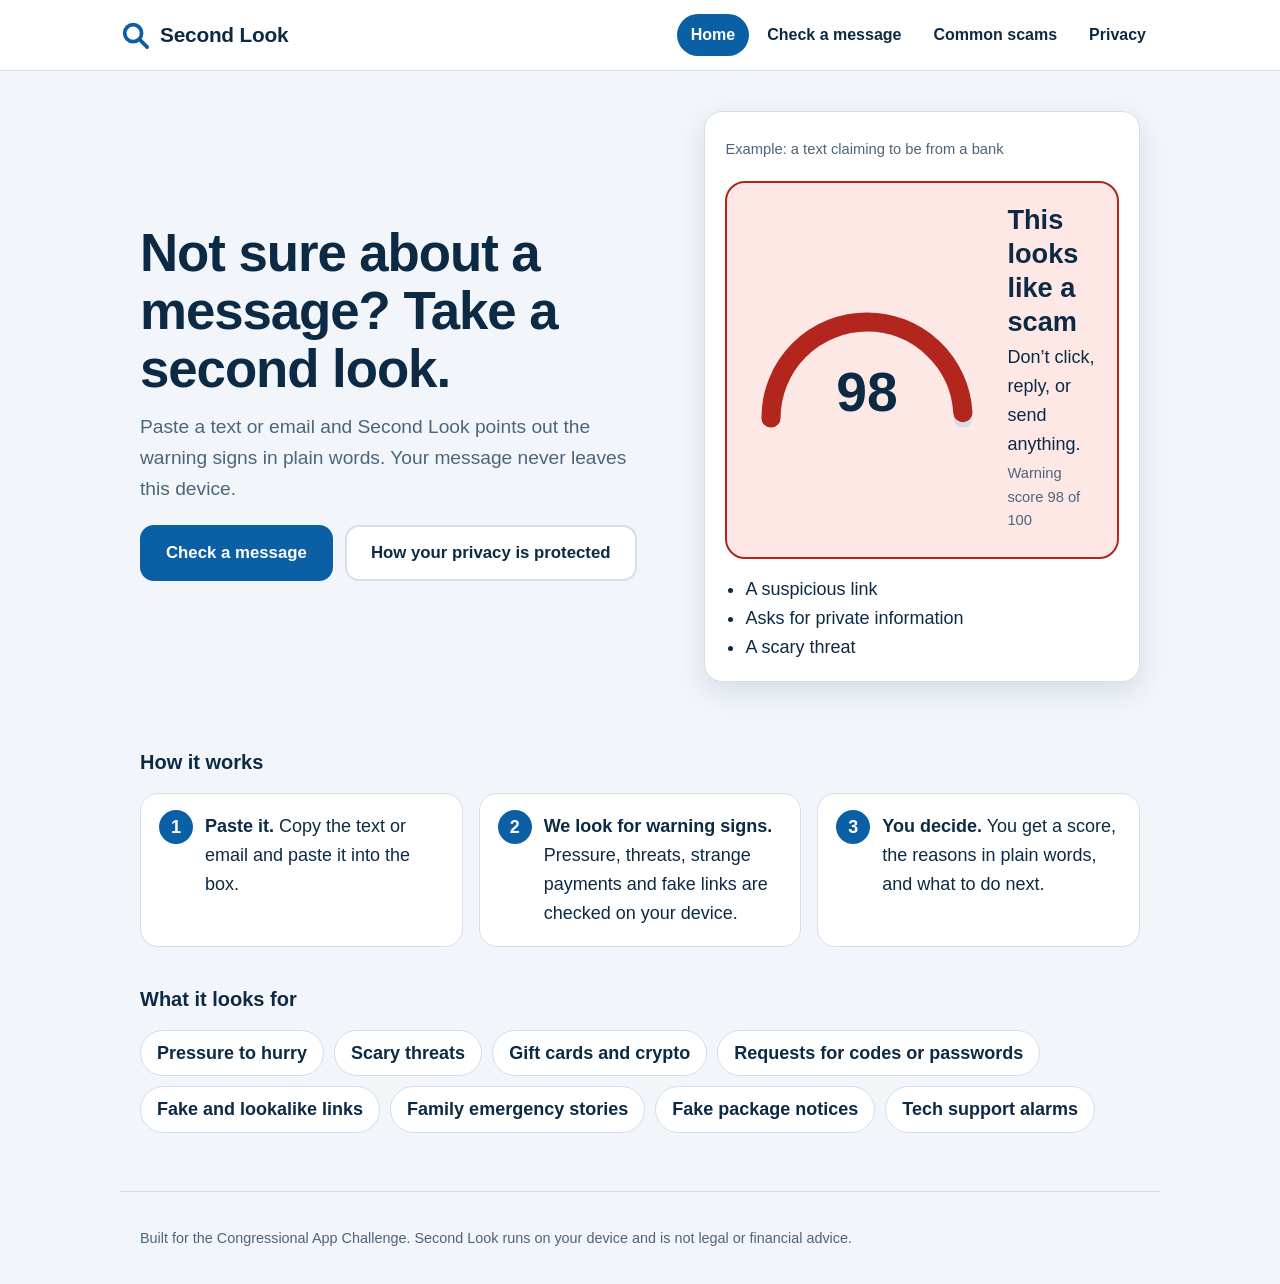
==== src/index.src.html @ 4d69a475 "Add files via upload" ====
<!DOCTYPE html>
<html lang="en">
<head>
<meta charset="utf-8">
<meta name="viewport" content="width=device-width, initial-scale=1">
<title>Second Look: check a message before you act</title>
<meta name="description" content="Paste a suspicious text or email and get plain-language warning signs. Everything is checked on your device.">
<link rel="icon" href="data:image/svg+xml,%3Csvg xmlns='http://www.w3.org/2000/svg' viewBox='0 0 32 32'%3E%3Ccircle cx='14' cy='14' r='9' fill='none' stroke='%230b5fa5' stroke-width='4'/%3E%3Cpath d='M21 21l8 8' stroke='%230b5fa5' stroke-width='4' stroke-linecap='round'/%3E%3C/svg%3E">
<link rel="stylesheet" href="css/style.css">
</head>
<body>
<a class="skip" href="#main">Skip to content</a>
<header class="site">
  <a class="brand" href="#/" aria-label="Second Look, home">
    <svg viewBox="0 0 32 32" width="30" height="30" aria-hidden="true"><circle cx="14" cy="14" r="9" fill="none" stroke="currentColor" stroke-width="4"/><path d="M21 21l8 8" stroke="currentColor" stroke-width="4" stroke-linecap="round"/></svg>
    <span>Second Look</span>
  </a>
  <nav aria-label="Main">
    <a href="#/" data-p="home">Home</a>
    <a href="#/check" data-p="check">Check a message</a>
    <a href="#/learn" data-p="learn">Common scams</a>
    <a href="#/privacy" data-p="privacy">Privacy</a>
  </nav>
</header>

<main id="main">
<section id="p-home" class="page">
  <div class="hero">
    <div>
      <h1>Not sure about a message? Take a second look.</h1>
      <p class="lead">Paste a text or email and Second Look points out the warning signs in plain words. Your message never leaves this device.</p>
      <div class="actions"><a class="btn primary" href="#/check">Check a message</a><a class="btn" href="#/privacy">How your privacy is protected</a></div>
    </div>
    <div class="card demo" aria-label="Example result"><p class="meta">Example: a text claiming to be from a bank</p><div id="demo"></div></div>
  </div>
  <h2 class="sec">How it works</h2>
  <ol class="steps">
    <li><strong>Paste it.</strong> Copy the text or email and paste it into the box.</li>
    <li><strong>We look for warning signs.</strong> Pressure, threats, strange payments and fake links are checked on your device.</li>
    <li><strong>You decide.</strong> You get a score, the reasons in plain words, and what to do next.</li>
  </ol>
  <h2 class="sec">What it looks for</h2>
  <ul class="pills" id="pills"></ul>
</section>

<section id="p-check" class="page" hidden>
  <h1>Check a message</h1>
  <p class="lead">Paste the whole message below. Nothing is sent anywhere.</p>
  <div class="card">
    <label for="msg">The message</label>
    <textarea id="msg" rows="7" placeholder="Paste a text message or email here"></textarea>
    <p id="err" class="err" role="alert" hidden></p>
    <div class="actions"><button class="btn primary" id="run">Check this message</button><button class="btn" id="clear">Clear</button></div>
    <p class="meta">No example handy? Try one:</p>
    <div class="chips" id="examples"></div>
  </div>
  <div id="result" hidden aria-live="polite"></div>
</section>

<section id="p-learn" class="page" hidden>
  <h1>Common scams</h1>
  <p class="lead">Scammers reuse the same few stories. Knowing them makes them easy to spot.</p>
  <div class="grid" id="scams"></div>
  <div class="card">
    <h2>If you think you’ve been scammed</h2>
    <ul>
      <li>If you shared card or bank details, call your bank right away.</li>
      <li>Report it at <a href="https://reportfraud.ftc.gov" rel="noopener">reportfraud.ftc.gov</a> and, for internet crimes, <a href="https://www.ic3.gov" rel="noopener">ic3.gov</a>.</li>
      <li>Tell family or a friend. Scams work best in secret, and shame helps nobody.</li>
    </ul>
  </div>
</section>

<section id="p-privacy" class="page" hidden>
  <h1>Your message stays on your device</h1>
  <p class="lead">Scam messages are personal. Second Look was built so we never need to see yours.</p>
  <div class="grid three">
    <div class="card"><h2>No uploads</h2><p>The check runs inside this page, on your phone or computer. There is no server that receives your message.</p></div>
    <div class="card"><h2>No history</h2><p>We don’t save what you paste. Close the tab and it’s gone.</p></div>
    <div class="card"><h2>No accounts</h2><p>You don’t sign in, and there are no ads or trackers in this page.</p></div>
  </div>
  <div class="card">
    <h2>Check it yourself</h2>
    <p>Open this page, then turn on airplane mode and check a message. It still works, because nothing needs the internet.</p>
    <p class="proof"><span>Network requests made while checking messages</span> <strong id="netcount">0</strong></p>
    <p class="meta">This counter is read from your browser’s own resource log each time you check a message.</p>
  </div>
  <div class="card">
    <h2>How the checking works</h2>
    <p>Two layers work together, both inside the page:</p>
    <ul>
      <li><strong>Rules.</strong> <span id="ruleCount"></span> checks look for pressure, threats, payment requests, private-information requests, and fake or lookalike links. Each finding comes with a plain-language reason.</li>
      <li><strong>A small word model.</strong> A naive Bayes classifier learns from <span id="corpusCount"></span> short example messages when the page loads. It adds a gentle nudge to the score (20%), and the rules carry the rest.</li>
    </ul>
    <p class="meta">This is a helper, not a guarantee. It can miss new scams and flag real messages. When in doubt, contact the company using a number you already trust.</p>
  </div>
</section>
</main>

<footer class="site"><p>Built for the Congressional App Challenge. Second Look runs on your device and is not legal or financial advice.</p></footer>

<script src="js/data.js"></script>
<script src="js/analyzer.js"></script>
<script src="js/app.js"></script>
</body>
</html>
---- src/css/style.css ----
:root{--font:"Avenir Next","Segoe UI",Roboto,"Helvetica Neue",Arial,sans-serif;
--bg:#f2f6fa;--panel:#fff;--ink:#0d2a45;--mute:#4d647a;--line:#d3dfea;--brand:#0b5fa5;--brandInk:#fff;
--ok:#17794a;--okBg:#e3f4ea;--warn:#9a5b00;--warnBg:#fff1d0;--bad:#b3261e;--badBg:#fde8e6;color-scheme:light}
@media (prefers-color-scheme:dark){:root:not([data-theme="light"]){--bg:#0b1a2b;--panel:#12273d;--ink:#e9f1f9;--mute:#9fb4c8;--line:#27405a;--brand:#6cb4f0;--brandInk:#0b1a2b;--ok:#5fd394;--okBg:#123a2a;--warn:#f2b84b;--warnBg:#3a2e10;--bad:#ff8a80;--badBg:#401a18;color-scheme:dark}}
:root[data-theme="dark"]{--bg:#0b1a2b;--panel:#12273d;--ink:#e9f1f9;--mute:#9fb4c8;--line:#27405a;--brand:#6cb4f0;--brandInk:#0b1a2b;--ok:#5fd394;--okBg:#123a2a;--warn:#f2b84b;--warnBg:#3a2e10;--bad:#ff8a80;--badBg:#401a18;color-scheme:dark}
*{box-sizing:border-box}
html{scroll-behavior:smooth}
body{margin:0;background:var(--bg);color:var(--ink);font:18px/1.6 var(--font);-webkit-text-size-adjust:100%}
@media (prefers-reduced-motion:reduce){html{scroll-behavior:auto}*{transition:none!important}}
[hidden]{display:none!important}
a{color:var(--brand)}
.skip{position:absolute;left:-999px;top:8px;background:var(--ink);color:var(--bg);padding:10px 14px;border-radius:8px;z-index:20}.skip:focus{left:8px}
header.site{display:flex;flex-wrap:wrap;align-items:center;justify-content:space-between;gap:8px 24px;padding:14px max(20px,calc((100% - 1040px)/2));background:var(--panel);border-bottom:1px solid var(--line);position:sticky;top:0;z-index:10}
.brand{display:flex;align-items:center;gap:10px;color:var(--brand);text-decoration:none;font-weight:800;font-size:1.3rem;letter-spacing:-.01em}
.brand span{color:var(--ink)}
nav{display:flex;flex-wrap:wrap;gap:4px}
nav a{padding:8px 14px;border-radius:99px;text-decoration:none;color:var(--ink);font-weight:600;font-size:1rem}
nav a:hover{background:var(--bg)}
nav a[aria-current="page"]{background:var(--brand);color:var(--brandInk)}
a:focus-visible,button:focus-visible,textarea:focus-visible,summary:focus-visible{outline:3px solid var(--brand);outline-offset:3px}
main{max-width:1040px;margin:0 auto;padding:28px 20px 40px}
h1{font-size:clamp(2rem,5.4vw,3.3rem);line-height:1.1;letter-spacing:-.02em;font-weight:800;margin:0 0 14px;outline:none}
h2{font-size:1.25rem;margin:0 0 8px;line-height:1.25}
.sec{margin:40px 0 14px}
.lead{font-size:1.2rem;color:var(--mute);max-width:46ch;margin:0 0 20px}
.meta{color:var(--mute);font-size:.92rem;margin:6px 0}
.hero{display:grid;grid-template-columns:1.1fr .9fr;gap:32px;align-items:center;padding:12px 0}
@media (max-width:820px){.hero{grid-template-columns:1fr}}
.card{background:var(--panel);border:1px solid var(--line);border-radius:18px;padding:20px;margin-bottom:16px}
.demo{box-shadow:0 10px 30px rgba(13,42,69,.12)}
.actions{display:flex;flex-wrap:wrap;gap:12px;margin:16px 0 4px}
.btn{display:inline-flex;align-items:center;justify-content:center;min-height:56px;padding:12px 24px;border-radius:14px;border:2px solid var(--line);background:var(--panel);color:var(--ink);font:700 1.05rem var(--font);text-decoration:none;cursor:pointer}
.btn:hover{border-color:var(--brand)}
.btn.primary{background:var(--brand);border-color:var(--brand);color:var(--brandInk)}
.steps{counter-reset:s;list-style:none;padding:0;display:grid;grid-template-columns:repeat(3,1fr);gap:16px}
@media (max-width:820px){.steps{grid-template-columns:1fr}}
.steps li{counter-increment:s;background:var(--panel);border:1px solid var(--line);border-radius:18px;padding:18px 20px 18px 64px;position:relative}
.steps li::before{content:counter(s);position:absolute;left:18px;top:16px;width:34px;height:34px;border-radius:50%;background:var(--brand);color:var(--brandInk);font-weight:800;display:grid;place-items:center}
.pills{list-style:none;padding:0;display:flex;flex-wrap:wrap;gap:10px}
.pills li{background:var(--panel);border:1px solid var(--line);border-radius:99px;padding:8px 16px;font-weight:600}
label{display:block;font-weight:700;margin-bottom:8px}
textarea{width:100%;font:inherit;padding:14px;border:2px solid var(--line);border-radius:14px;background:var(--bg);color:var(--ink);resize:vertical;min-height:160px}
.err{color:var(--bad);font-weight:700;margin:10px 0 0}
.chips{display:flex;flex-wrap:wrap;gap:10px}
.chip{min-height:44px;padding:8px 16px;border-radius:99px;border:2px solid var(--line);background:var(--panel);color:var(--ink);font:600 1rem var(--font);cursor:pointer}
.chip:hover{border-color:var(--brand)}
.grid{display:grid;grid-template-columns:repeat(auto-fill,minmax(300px,1fr));gap:16px;margin-bottom:16px}
.grid.three{grid-template-columns:repeat(auto-fit,minmax(240px,1fr))}
.grid .card{margin:0}
.scam h2{margin-bottom:10px}.scam p{margin:6px 0}
.scam q{display:block;font-style:italic;color:var(--mute)}
.verdict{display:grid;grid-template-columns:240px 1fr;gap:20px;align-items:center;border:2px solid;border-radius:20px;padding:20px;margin:20px 0 16px}
@media (max-width:640px){.verdict{grid-template-columns:1fr;text-align:center}}
.verdict.ok{background:var(--okBg);border-color:var(--ok)}.verdict.warn{background:var(--warnBg);border-color:var(--warn)}.verdict.scam{background:var(--badBg);border-color:var(--bad)}
.verdict h2{font-size:1.7rem;margin:0 0 4px;outline:none}.verdict p{margin:4px 0}
.gauge{width:100%;max-width:240px;margin:0 auto;display:block}
.g-track{fill:none;stroke:var(--line);stroke-width:16;stroke-linecap:round}
.g-val{fill:none;stroke-width:16;stroke-linecap:round;transition:stroke-dashoffset .9s cubic-bezier(.2,.8,.2,1)}
.gauge.ok .g-val{stroke:var(--ok)}.gauge.warn .g-val{stroke:var(--warn)}.gauge.scam .g-val{stroke:var(--bad)}
.g-num{font-size:46px;font-weight:800;fill:var(--ink);font-family:var(--font)}
.find{border-left:8px solid var(--line)}.find.hi{border-left-color:var(--bad)}.find.mid{border-left-color:var(--warn)}
.find p{margin:6px 0}.find q{background:var(--bg);padding:2px 8px;border-radius:6px;margin-right:6px;font-size:.95rem}
.tipline{font-weight:600}
.msg{white-space:pre-wrap;word-break:break-word;background:var(--bg);padding:14px;border-radius:12px;margin:8px 0}
mark{color:inherit;border-radius:3px;padding:0 2px}
.hl-flag{background:var(--warnBg);box-shadow:inset 0 -3px 0 var(--warn)}
.hl-link{background:var(--badBg);box-shadow:inset 0 -3px 0 var(--bad);text-decoration:underline wavy var(--bad)}
.todo ol{margin:8px 0 0;padding-left:22px}.todo li{margin:6px 0}
.linkrow{padding:10px 0;border-top:1px solid var(--line)}.linkrow:first-of-type{border-top:0}
.linkrow ul{margin:6px 0 0;padding-left:20px}
.proof{display:flex;justify-content:space-between;gap:12px;flex-wrap:wrap;background:var(--bg);border-radius:12px;padding:12px 16px;margin:12px 0 4px}
.proof strong{font-size:1.4rem;color:var(--ok)}
.mini{margin:6px 0 0;padding-left:20px}
footer.site{max-width:1040px;margin:0 auto;padding:20px;color:var(--mute);font-size:.9rem;border-top:1px solid var(--line)}
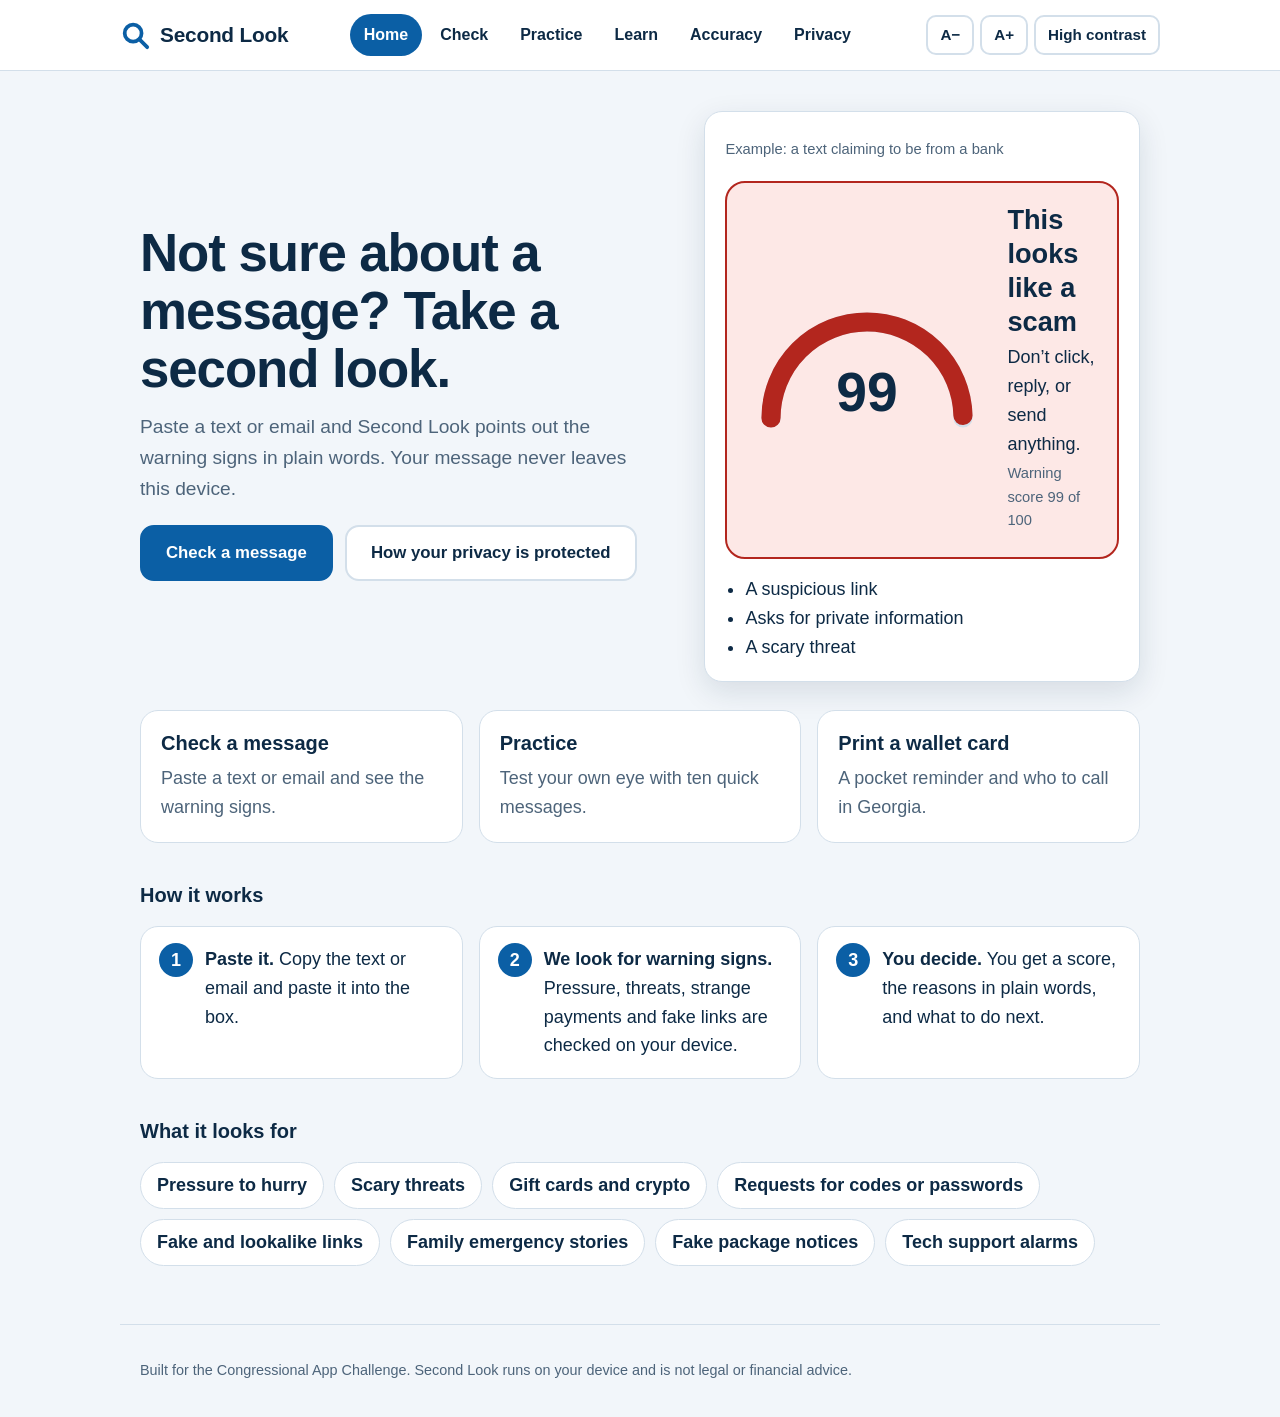
==== commit 45d0dadb: "Add files via upload" ====
--- a/src/index.src.html
+++ b/src/index.src.html
@@ -6,6 +6,7 @@
 <title>Second Look: check a message before you act</title>
 <meta name="description" content="Paste a suspicious text or email and get plain-language warning signs. Everything is checked on your device.">
 <link rel="icon" href="data:image/svg+xml,%3Csvg xmlns='http://www.w3.org/2000/svg' viewBox='0 0 32 32'%3E%3Ccircle cx='14' cy='14' r='9' fill='none' stroke='%230b5fa5' stroke-width='4'/%3E%3Cpath d='M21 21l8 8' stroke='%230b5fa5' stroke-width='4' stroke-linecap='round'/%3E%3C/svg%3E">
+<link rel="manifest" href="manifest.webmanifest">
 <link rel="stylesheet" href="css/style.css">
 </head>
 <body>
@@ -17,10 +18,17 @@
   </a>
   <nav aria-label="Main">
     <a href="#/" data-p="home">Home</a>
-    <a href="#/check" data-p="check">Check a message</a>
-    <a href="#/learn" data-p="learn">Common scams</a>
+    <a href="#/check" data-p="check">Check</a>
+    <a href="#/practice" data-p="practice">Practice</a>
+    <a href="#/learn" data-p="learn">Learn</a>
+    <a href="#/accuracy" data-p="accuracy">Accuracy</a>
     <a href="#/privacy" data-p="privacy">Privacy</a>
   </nav>
+  <div class="tools" role="group" aria-label="Display settings">
+    <button id="smaller" type="button" aria-label="Smaller text">A−</button>
+    <button id="bigger" type="button" aria-label="Larger text">A+</button>
+    <button id="contrast" type="button" aria-pressed="false">High contrast</button>
+  </div>
 </header>
 
 <main id="main">
@@ -32,6 +40,11 @@
       <div class="actions"><a class="btn primary" href="#/check">Check a message</a><a class="btn" href="#/privacy">How your privacy is protected</a></div>
     </div>
     <div class="card demo" aria-label="Example result"><p class="meta">Example: a text claiming to be from a bank</p><div id="demo"></div></div>
+  </div>
+  <div class="grid three feat">
+    <a class="card" href="#/check"><h2>Check a message</h2><p>Paste a text or email and see the warning signs.</p></a>
+    <a class="card" href="#/practice"><h2>Practice</h2><p>Test your own eye with ten quick messages.</p></a>
+    <a class="card" href="#/learn"><h2>Print a wallet card</h2><p>A pocket reminder and who to call in Georgia.</p></a>
   </div>
   <h2 class="sec">How it works</h2>
   <ol class="steps">
@@ -57,10 +70,44 @@
   <div id="result" hidden aria-live="polite"></div>
 </section>
 
+<section id="p-practice" class="page" hidden>
+  <h1>Practice spotting scams</h1>
+  <p class="lead">Ten quick messages. Decide if each is a scam or looks real, then see why.</p>
+  <div class="card" id="quiz"></div>
+</section>
+
+<section id="p-accuracy" class="page" hidden>
+  <h1>How well does it work?</h1>
+  <p class="lead">Test it yourself, right here. The mistakes are shown too.</p>
+  <div class="card"><button class="btn primary" id="runEval" type="button">Run the test now</button><div id="evalOut" aria-live="polite"></div></div>
+  <div class="card">
+    <h2>Read this before trusting the numbers</h2>
+    <ul>
+      <li>The test messages were never used to train the word model, but they were written by the developer, so results are likely better than in the real world.</li>
+      <li>Weights were set by judgment and adjusted on a handful of examples. The test set was scored once, with no changes afterward.</li>
+      <li>“Warning” means Be careful or Likely a scam. “Likely scam” is a stricter label, so some scams only reach Be careful.</li>
+      <li>New scam styles can slip through. Treat Second Look as a second opinion, not a guarantee.</li>
+    </ul>
+  </div>
+</section>
+
 <section id="p-learn" class="page" hidden>
   <h1>Common scams</h1>
   <p class="lead">Scammers reuse the same few stories. Knowing them makes them easy to spot.</p>
   <div class="grid" id="scams"></div>
+  <div class="card">
+    <h2>Help in Georgia</h2>
+    <ul>
+      <li><strong>Georgia Attorney General’s Consumer Protection Division:</strong> <a href="https://consumer.georgia.gov" rel="noopener">consumer.georgia.gov</a>. Call (404) 651-8600, or toll-free in Georgia (800) 869-1123.</li>
+      <li>That site also has a Consumer Protection Guide for Older Adults.</li>
+    </ul>
+  </div>
+  <div class="card wallet" id="wallet">
+    <h2>Before you click, tap or pay</h2>
+    <ol><li>Pause. Scams rush you.</li><li>Don’t use links or phone numbers in the message.</li><li>Call a number you already trust.</li><li>Never pay with gift cards, wire transfers or crypto.</li><li>Tell someone you trust.</li></ol>
+    <p>Report scams: reportfraud.ftc.gov. In Georgia: (800) 869-1123.</p>
+  </div>
+  <p><button class="btn" id="print" type="button">Print this card</button></p>
   <div class="card">
     <h2>If you think you’ve been scammed</h2>
     <ul>
@@ -92,6 +139,7 @@
       <li><strong>Rules.</strong> <span id="ruleCount"></span> checks look for pressure, threats, payment requests, private-information requests, and fake or lookalike links. Each finding comes with a plain-language reason.</li>
       <li><strong>A small word model.</strong> A naive Bayes classifier learns from <span id="corpusCount"></span> short example messages when the page loads. It adds a gentle nudge to the score (20%), and the rules carry the rest.</li>
     </ul>
+    <p>The only thing this page remembers is your text size and contrast choice, stored in your browser. Your messages are never stored.</p>
     <p class="meta">This is a helper, not a guarantee. It can miss new scams and flag real messages. When in doubt, contact the company using a number you already trust.</p>
   </div>
 </section>
--- a/src/css/style.css
+++ b/src/css/style.css
@@ -5,7 +5,7 @@
 :root[data-theme="dark"]{--bg:#0b1a2b;--panel:#12273d;--ink:#e9f1f9;--mute:#9fb4c8;--line:#27405a;--brand:#6cb4f0;--brandInk:#0b1a2b;--ok:#5fd394;--okBg:#123a2a;--warn:#f2b84b;--warnBg:#3a2e10;--bad:#ff8a80;--badBg:#401a18;color-scheme:dark}
 *{box-sizing:border-box}
 html{scroll-behavior:smooth}
-body{margin:0;background:var(--bg);color:var(--ink);font:18px/1.6 var(--font);-webkit-text-size-adjust:100%}
+body{margin:0;background:var(--bg);color:var(--ink);font:1.125rem/1.6 var(--font);-webkit-text-size-adjust:100%}
 @media (prefers-reduced-motion:reduce){html{scroll-behavior:auto}*{transition:none!important}}
 [hidden]{display:none!important}
 a{color:var(--brand)}
@@ -72,3 +72,18 @@
 .proof strong{font-size:1.4rem;color:var(--ok)}
 .mini{margin:6px 0 0;padding-left:20px}
 footer.site{max-width:1040px;margin:0 auto;padding:20px;color:var(--mute);font-size:.9rem;border-top:1px solid var(--line)}
+
+.tools{display:flex;gap:6px;flex-wrap:wrap}
+.tools button{min-height:40px;padding:6px 12px;border-radius:10px;border:2px solid var(--line);background:var(--panel);color:var(--ink);font:700 .95rem var(--font);cursor:pointer}
+.tools button[aria-pressed="true"]{background:var(--ink);color:var(--bg);border-color:var(--ink)}
+.feat a.card{text-decoration:none;color:var(--ink)}.feat a.card:hover{border-color:var(--brand)}.feat p{margin:4px 0 0;color:var(--mute)}
+.row2{display:grid;grid-template-columns:1fr 1fr;gap:12px;margin-top:12px}
+.feedback{border-left:8px solid var(--line);padding:8px 14px;margin:12px 0;border-radius:6px;background:var(--bg)}
+.feedback.good{border-left-color:var(--ok)}.feedback.bad{border-left-color:var(--bad)}.feedback p{margin:6px 0}
+.stats{display:grid;grid-template-columns:repeat(auto-fit,minmax(200px,1fr));gap:12px;margin:16px 0}
+.stat{background:var(--bg);border-radius:14px;padding:14px}.stat strong{display:block;font-size:1.8rem}.stat span{color:var(--mute)}
+#evalOut details{margin-top:8px}#evalOut details p{font-size:.95rem;margin:6px 0}
+.wallet{border:3px dashed var(--brand)}.wallet ol{padding-left:22px}
+:root[data-contrast="high"]{--bg:#fff;--panel:#fff;--ink:#000;--mute:#1a1a1a;--line:#555;--brand:#003c78;--brandInk:#fff;--ok:#005a2b;--okBg:#e6f5ec;--warn:#6b3d00;--warnBg:#fff3cf;--bad:#8c0000;--badBg:#fde6e6}
+:root[data-contrast="high"] .card,:root[data-contrast="high"] .btn,:root[data-contrast="high"] textarea{border-width:3px}
+@media print{body *{visibility:hidden}.wallet,.wallet *{visibility:visible}.wallet{position:absolute;left:0;top:0;width:100%;border-color:#000}}
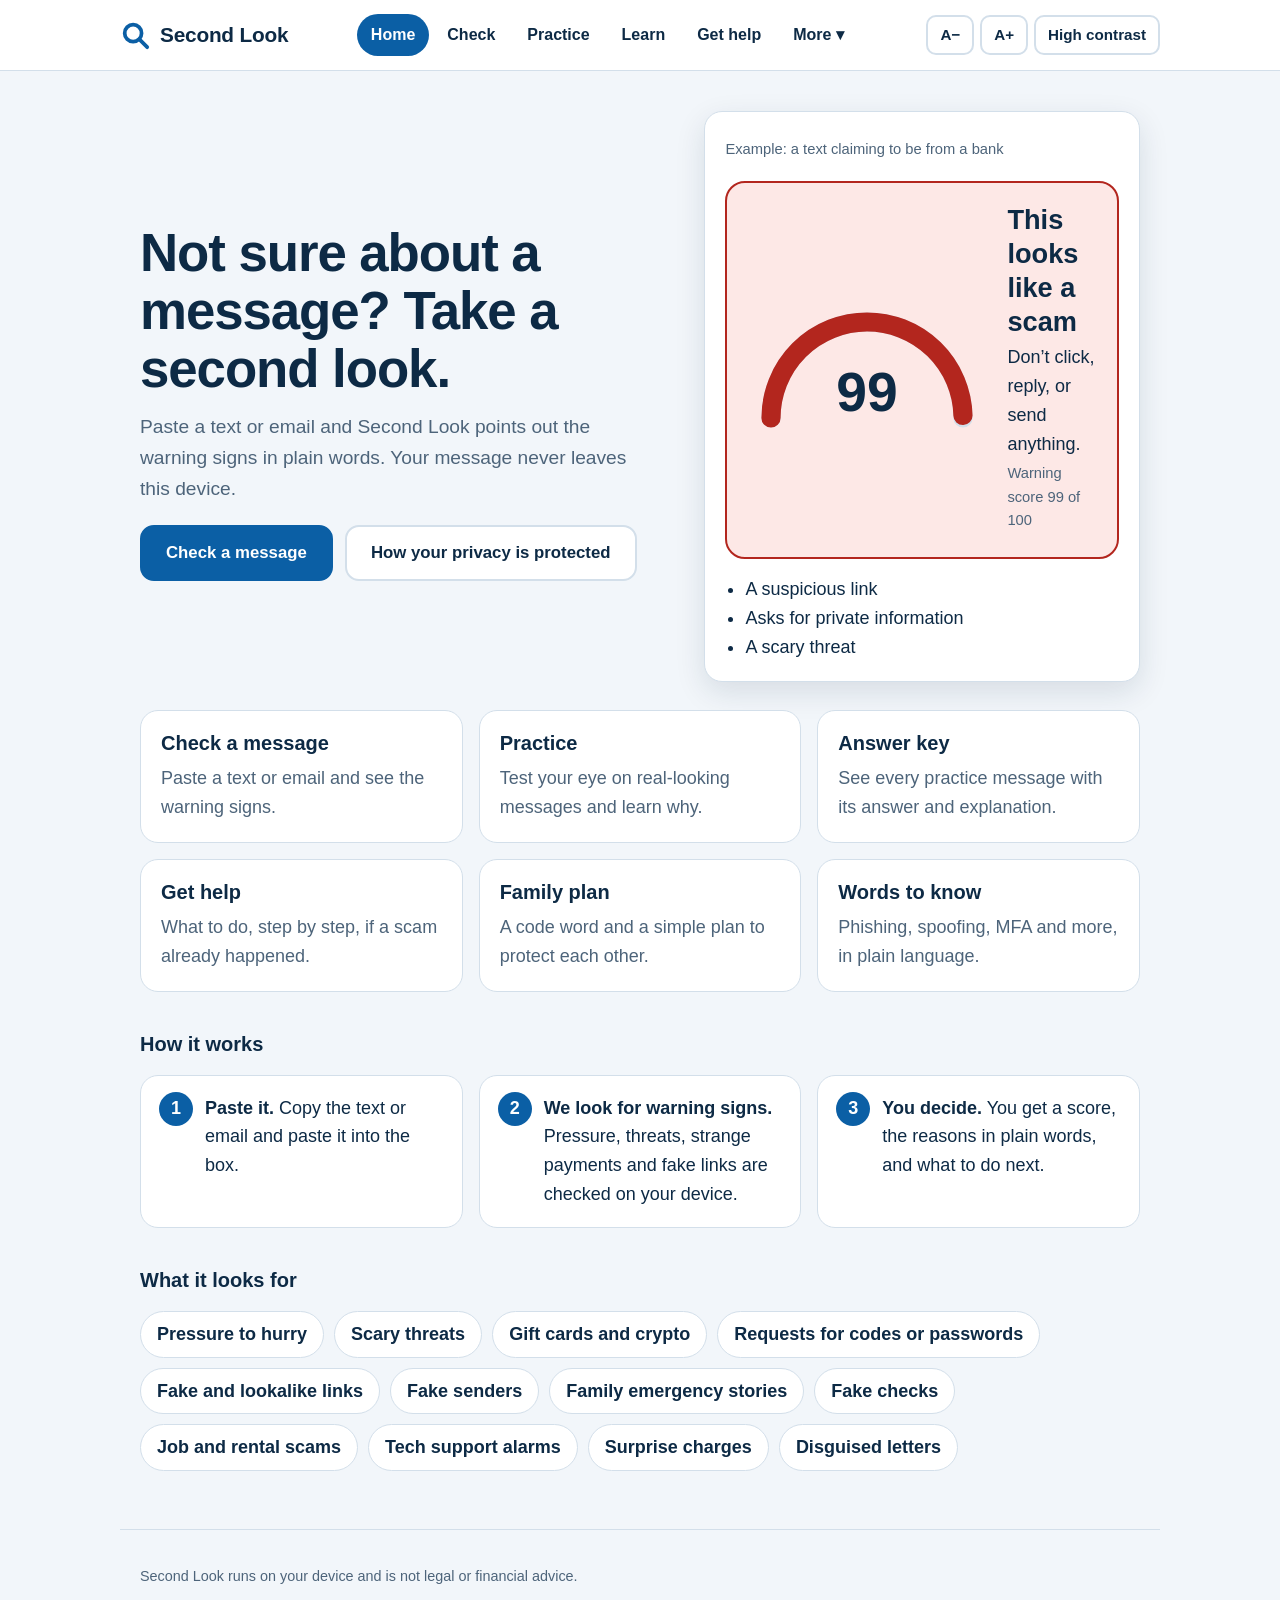
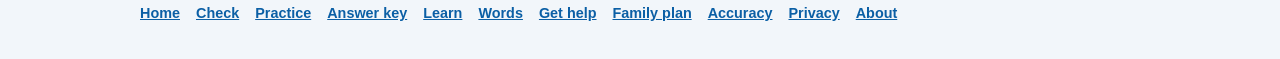
==== commit 7bd1541e: "Add New Pages and New Examples for the Quiz" ====
--- a/src/index.src.html
+++ b/src/index.src.html
@@ -21,8 +21,17 @@
     <a href="#/check" data-p="check">Check</a>
     <a href="#/practice" data-p="practice">Practice</a>
     <a href="#/learn" data-p="learn">Learn</a>
-    <a href="#/accuracy" data-p="accuracy">Accuracy</a>
-    <a href="#/privacy" data-p="privacy">Privacy</a>
+    <a href="#/help" data-p="help">Get help</a>
+    <details class="more" id="more"><summary>More</summary>
+      <div class="menu">
+        <a href="#/answers" data-p="answers">Answer key</a>
+        <a href="#/words" data-p="words">Words to know</a>
+        <a href="#/family" data-p="family">Family plan</a>
+        <a href="#/accuracy" data-p="accuracy">Accuracy</a>
+        <a href="#/privacy" data-p="privacy">Privacy</a>
+        <a href="#/about" data-p="about">About</a>
+      </div>
+    </details>
   </nav>
   <div class="tools" role="group" aria-label="Display settings">
     <button id="smaller" type="button" aria-label="Smaller text">A−</button>
@@ -43,8 +52,11 @@
   </div>
   <div class="grid three feat">
     <a class="card" href="#/check"><h2>Check a message</h2><p>Paste a text or email and see the warning signs.</p></a>
-    <a class="card" href="#/practice"><h2>Practice</h2><p>Test your own eye with ten quick messages.</p></a>
-    <a class="card" href="#/learn"><h2>Print a wallet card</h2><p>A pocket reminder and who to call in Georgia.</p></a>
+    <a class="card" href="#/practice"><h2>Practice</h2><p>Test your eye on real-looking messages and learn why.</p></a>
+    <a class="card" href="#/answers"><h2>Answer key</h2><p>See every practice message with its answer and explanation.</p></a>
+    <a class="card" href="#/help"><h2>Get help</h2><p>What to do, step by step, if a scam already happened.</p></a>
+    <a class="card" href="#/family"><h2>Family plan</h2><p>A code word and a simple plan to protect each other.</p></a>
+    <a class="card" href="#/words"><h2>Words to know</h2><p>Phishing, spoofing, MFA and more, in plain language.</p></a>
   </div>
   <h2 class="sec">How it works</h2>
   <ol class="steps">
@@ -63,32 +75,35 @@
     <label for="msg">The message</label>
     <textarea id="msg" rows="7" placeholder="Paste a text message or email here"></textarea>
     <p id="err" class="err" role="alert" hidden></p>
-    <div class="actions"><button class="btn primary" id="run">Check this message</button><button class="btn" id="clear">Clear</button></div>
-    <p class="meta">No example handy? Try one:</p>
-    <div class="chips" id="examples"></div>
+    <div class="actions"><button class="btn primary" id="run" type="button">Check this message</button><button class="btn" id="clear" type="button">Clear</button></div>
+    <h2 class="exh">Try an example</h2>
+    <p class="meta">Scam examples</p><div class="chips" id="exScam"></div>
+    <p class="meta">Real messages (to see what a calm result looks like)</p><div class="chips" id="exReal"></div>
   </div>
   <div id="result" hidden aria-live="polite"></div>
 </section>
 
 <section id="p-practice" class="page" hidden>
   <h1>Practice spotting scams</h1>
-  <p class="lead">Ten quick messages. Decide if each is a scam or looks real, then see why.</p>
+  <p class="lead">Decide if each message is a scam or looks real, then see exactly why. Stuck? Tap “I’m not sure” to see the answer.</p>
   <div class="card" id="quiz"></div>
 </section>
 
-<section id="p-accuracy" class="page" hidden>
-  <h1>How well does it work?</h1>
-  <p class="lead">Test it yourself, right here. The mistakes are shown too.</p>
-  <div class="card"><button class="btn primary" id="runEval" type="button">Run the test now</button><div id="evalOut" aria-live="polite"></div></div>
-  <div class="card">
-    <h2>Read this before trusting the numbers</h2>
-    <ul>
-      <li>The test messages were never used to train the word model, but they were written by the developer, so results are likely better than in the real world.</li>
-      <li>Weights were set by judgment and adjusted on a handful of examples. The test set was scored once, with no changes afterward.</li>
-      <li>“Warning” means Be careful or Likely a scam. “Likely scam” is a stricter label, so some scams only reach Be careful.</li>
-      <li>New scam styles can slip through. Treat Second Look as a second opinion, not a guarantee.</li>
-    </ul>
-  </div>
+<section id="p-answers" class="page" hidden>
+  <h1>All questions and answers</h1>
+  <p class="lead">Every practice message with its answer, the clues, and what to do. Use it to study, or to check one you weren’t sure about.</p>
+  <div class="card">
+    <div class="filters" role="group" aria-label="Filter messages">
+      <button class="chip" type="button" data-f="all" aria-pressed="true">All</button>
+      <button class="chip" type="button" data-f="scam" aria-pressed="false">Scams</button>
+      <button class="chip" type="button" data-f="real" aria-pressed="false">Real messages</button>
+    </div>
+    <label for="bankSearch">Search the messages</label>
+    <input id="bankSearch" type="search" placeholder="For example: gift card, bank, code">
+    <div class="actions"><button class="btn" id="expand" type="button">Open all</button><button class="btn" id="collapse" type="button">Close all</button></div>
+    <p class="meta" id="bankCount" role="status"></p>
+  </div>
+  <div id="bank"></div>
 </section>
 
 <section id="p-learn" class="page" hidden>
@@ -108,12 +123,64 @@
     <p>Report scams: reportfraud.ftc.gov. In Georgia: (800) 869-1123.</p>
   </div>
   <p><button class="btn" id="print" type="button">Print this card</button></p>
-  <div class="card">
-    <h2>If you think you’ve been scammed</h2>
-    <ul>
-      <li>If you shared card or bank details, call your bank right away.</li>
-      <li>Report it at <a href="https://reportfraud.ftc.gov" rel="noopener">reportfraud.ftc.gov</a> and, for internet crimes, <a href="https://www.ic3.gov" rel="noopener">ic3.gov</a>.</li>
-      <li>Tell family or a friend. Scams work best in secret, and shame helps nobody.</li>
+  <p>Already caught in one? Go to <a href="#/help">Get help</a> for step-by-step recovery.</p>
+</section>
+
+<section id="p-words" class="page" hidden>
+  <h1>Words to know</h1>
+  <p class="lead">Scam talk can sound technical. Here is what the common words mean.</p>
+  <div class="grid" id="terms"></div>
+</section>
+
+<section id="p-help" class="page" hidden>
+  <h1>If it already happened</h1>
+  <p class="lead">Scams catch smart, careful people. What matters now is acting quickly. Pick what fits and follow the steps.</p>
+  <div id="helpList"></div>
+  <div class="card">
+    <h2>Where to report</h2>
+    <ul>
+      <li><a href="https://reportfraud.ftc.gov" rel="noopener">reportfraud.ftc.gov</a>: report any scam to the Federal Trade Commission.</li>
+      <li><a href="https://www.ic3.gov" rel="noopener">ic3.gov</a>: report internet crime to the FBI.</li>
+      <li><a href="https://www.identitytheft.gov" rel="noopener">identitytheft.gov</a>: a personal recovery plan if your identity was stolen.</li>
+      <li><a href="https://consumer.georgia.gov" rel="noopener">consumer.georgia.gov</a>: Georgia Attorney General’s Consumer Protection Division, (800) 869-1123 in Georgia.</li>
+    </ul>
+  </div>
+</section>
+
+<section id="p-family" class="page" hidden>
+  <h1>A plan for your family</h1>
+  <p class="lead">Scammers count on people acting alone and in a panic. A small plan you agree on ahead of time takes the panic out.</p>
+  <div class="grid">
+    <div class="card"><h2>1. Choose a family code word</h2><p>Pick a word or phrase only your family knows. If someone calls in an emergency asking for money, even in a familiar voice, ask for the code word. Voice copying software makes a voice alone unreliable.</p></div>
+    <div class="card"><h2>2. Hang up and call back</h2><p>Agree that nobody sends money on a call or message alone. Hang up, then call that person back on a number you already have.</p></div>
+    <div class="card"><h2>3. Talk without blame</h2><p>If someone tells you they were scammed, start with, “Thank you for telling me. Let’s fix this together.” Shame keeps people quiet, and quiet helps scammers.</p></div>
+    <div class="card"><h2>4. Set up protection together</h2><p>Turn on two-step login for email and bank accounts, install updates, and consider a free credit freeze. Do it side by side, so everyone understands it.</p></div>
+  </div>
+  <div class="card famcard" id="famcard">
+    <h2>Our family safety agreement</h2>
+    <p>Our code word: ______________________</p>
+    <p>The person we call first: ______________________ Phone: ______________</p>
+    <ul><li>We never send money, gift cards or codes because of a message or call.</li><li>We hang up and call back on a number we already have.</li><li>We tell each other, with no blame.</li></ul>
+    <p>Report scams: reportfraud.ftc.gov. In Georgia: (800) 869-1123.</p>
+  </div>
+  <p><button class="btn" id="printFam" type="button">Print the agreement</button></p>
+</section>
+
+<section id="p-accuracy" class="page" hidden>
+  <h1>Accuracy: test it yourself</h1>
+  <p class="lead">You shouldn’t have to take anyone’s word for how a scam checker performs. These built-in tests run in your browser, on your device, and show their mistakes.</p>
+  <div class="card">
+    <h2>How the testing works</h2>
+    <p>The test messages were written for this project and were not used to teach the word model. Each test checks something different, and each one explains why it matters. A score of 25 or more earns a warning, and 55 or more is called a likely scam.</p>
+    <p><button class="btn primary" id="runAll" type="button">Run all tests</button></p>
+  </div>
+  <div id="tests"></div>
+  <div class="card">
+    <h2>What these tests do not cover</h2>
+    <ul>
+      <li>They use a fixed set of messages. Scammers change their wording, so new styles can slip through.</li>
+      <li>They check the text of a link, not the website behind it.</li>
+      <li>They measure this checker only. A good score is not a promise about any single message.</li>
     </ul>
   </div>
 </section>
@@ -136,16 +203,26 @@
     <h2>How the checking works</h2>
     <p>Two layers work together, both inside the page:</p>
     <ul>
-      <li><strong>Rules.</strong> <span id="ruleCount"></span> checks look for pressure, threats, payment requests, private-information requests, and fake or lookalike links. Each finding comes with a plain-language reason.</li>
+      <li><strong>Rules.</strong> <span id="ruleCount"></span> checks look for pressure, threats, payment requests, private-information requests, fake or lookalike links and senders, and disguised letters. Each finding comes with a plain-language reason.</li>
       <li><strong>A small word model.</strong> A naive Bayes classifier learns from <span id="corpusCount"></span> short example messages when the page loads. It adds a gentle nudge to the score (20%), and the rules carry the rest.</li>
     </ul>
     <p>The only thing this page remembers is your text size and contrast choice, stored in your browser. Your messages are never stored.</p>
-    <p class="meta">This is a helper, not a guarantee. It can miss new scams and flag real messages. When in doubt, contact the company using a number you already trust.</p>
-  </div>
+  </div>
+</section>
+
+<section id="p-about" class="page" hidden>
+  <h1>About Second Look</h1>
+  <div class="card"><h2>Why it exists</h2><p>Scam texts and emails reach people every day, and older adults are often targeted. Most checkers ask you to upload your message. Second Look gives plain-language reasons and keeps the message on your device.</p></div>
+  <div class="card"><h2>Who made it</h2><p>Second Look was designed and built by a student developer in Georgia.</p></div>
+  <div class="card"><h2>How it is built</h2><p>Plain HTML, CSS and JavaScript, with no outside libraries, no servers and no tracking. The checking logic is in one file with its own automated tests, and the word model is small enough to train in your browser in a blink.</p></div>
+  <div class="card"><h2>What’s next</h2><ul><li>Reading text from screenshots on the device.</li><li>Spanish and other languages.</li><li>More practice messages and scam types.</li></ul></div>
 </section>
 </main>
 
-<footer class="site"><p>Built for the Congressional App Challenge. Second Look runs on your device and is not legal or financial advice.</p></footer>
+<footer class="site">
+  <p>Second Look runs on your device and is not legal or financial advice.</p>
+  <p class="sitemap"><a href="#/">Home</a> <a href="#/check">Check</a> <a href="#/practice">Practice</a> <a href="#/answers">Answer key</a> <a href="#/learn">Learn</a> <a href="#/words">Words</a> <a href="#/help">Get help</a> <a href="#/family">Family plan</a> <a href="#/accuracy">Accuracy</a> <a href="#/privacy">Privacy</a> <a href="#/about">About</a></p>
+</footer>
 
 <script src="js/data.js"></script>
 <script src="js/analyzer.js"></script>
--- a/src/css/style.css
+++ b/src/css/style.css
@@ -86,4 +86,31 @@
 .wallet{border:3px dashed var(--brand)}.wallet ol{padding-left:22px}
 :root[data-contrast="high"]{--bg:#fff;--panel:#fff;--ink:#000;--mute:#1a1a1a;--line:#555;--brand:#003c78;--brandInk:#fff;--ok:#005a2b;--okBg:#e6f5ec;--warn:#6b3d00;--warnBg:#fff3cf;--bad:#8c0000;--badBg:#fde6e6}
 :root[data-contrast="high"] .card,:root[data-contrast="high"] .btn,:root[data-contrast="high"] textarea{border-width:3px}
-@media print{body *{visibility:hidden}.wallet,.wallet *{visibility:visible}.wallet{position:absolute;left:0;top:0;width:100%;border-color:#000}}
+
+.more{position:relative}
+.more summary{list-style:none;padding:8px 14px;border-radius:99px;font-weight:600;font-size:1rem;cursor:pointer}
+.more summary::-webkit-details-marker{display:none}
+.more summary::after{content:" \25BE"}
+.more summary:hover,.more.has-current summary{background:var(--bg)}
+.more.has-current summary{outline:2px solid var(--brand);outline-offset:-2px}
+.more .menu{position:absolute;right:0;top:calc(100% + 6px);background:var(--panel);border:1px solid var(--line);border-radius:14px;padding:8px;min-width:210px;box-shadow:0 12px 30px rgba(13,42,69,.18);z-index:30;display:flex;flex-direction:column}
+.more .menu a{border-radius:10px}
+.exh{margin:20px 0 4px}
+.filters{display:flex;gap:8px;flex-wrap:wrap;margin-bottom:8px}
+.chip[aria-pressed="true"]{background:var(--ink);color:var(--bg);border-color:var(--ink)}
+input[type="search"]{width:100%;font:inherit;padding:12px;border:2px solid var(--line);border-radius:12px;background:var(--bg);color:var(--ink)}
+.badge{display:inline-block;font-size:.85rem;font-weight:800;padding:2px 10px;border-radius:99px;margin-right:8px;border:2px solid}
+.badge.scam{color:var(--bad);border-color:var(--bad);background:var(--badBg)}.badge.real{color:var(--ok);border-color:var(--ok);background:var(--okBg)}
+.bankitem{padding:0}.bankitem>summary{padding:14px 18px;cursor:pointer;list-style:none}.bankitem>summary::-webkit-details-marker{display:none}
+.bankitem .bmsg{display:block;margin-top:6px;font-weight:400}.bankitem .inner{padding:0 18px 16px}
+.inner h3,.feedback h3{font-size:1rem;margin:10px 0 4px}.inner ul,.feedback ul{margin:4px 0 8px;padding-left:22px}
+.inner p,.feedback p{margin:6px 0}
+.test h2{margin-bottom:4px}.test .k{font-weight:700}.test p{margin:6px 0}.test .actions{margin-top:10px}
+.testout details{margin-top:8px}.testout details p{font-size:.95rem}
+.famcard{border:3px dashed var(--brand)}
+footer.site .sitemap{display:flex;flex-wrap:wrap;gap:6px 16px}
+footer.site .sitemap a{font-weight:600}
+dl{margin:0}
+@media print{body *{visibility:hidden}.print-target,.print-target *{visibility:visible}.print-target{position:absolute;left:0;top:0;width:100%;border-color:#000}}
+.row3{display:grid;grid-template-columns:repeat(3,1fr);gap:12px;margin-top:12px}
+@media (max-width:640px){.row3{grid-template-columns:1fr}}
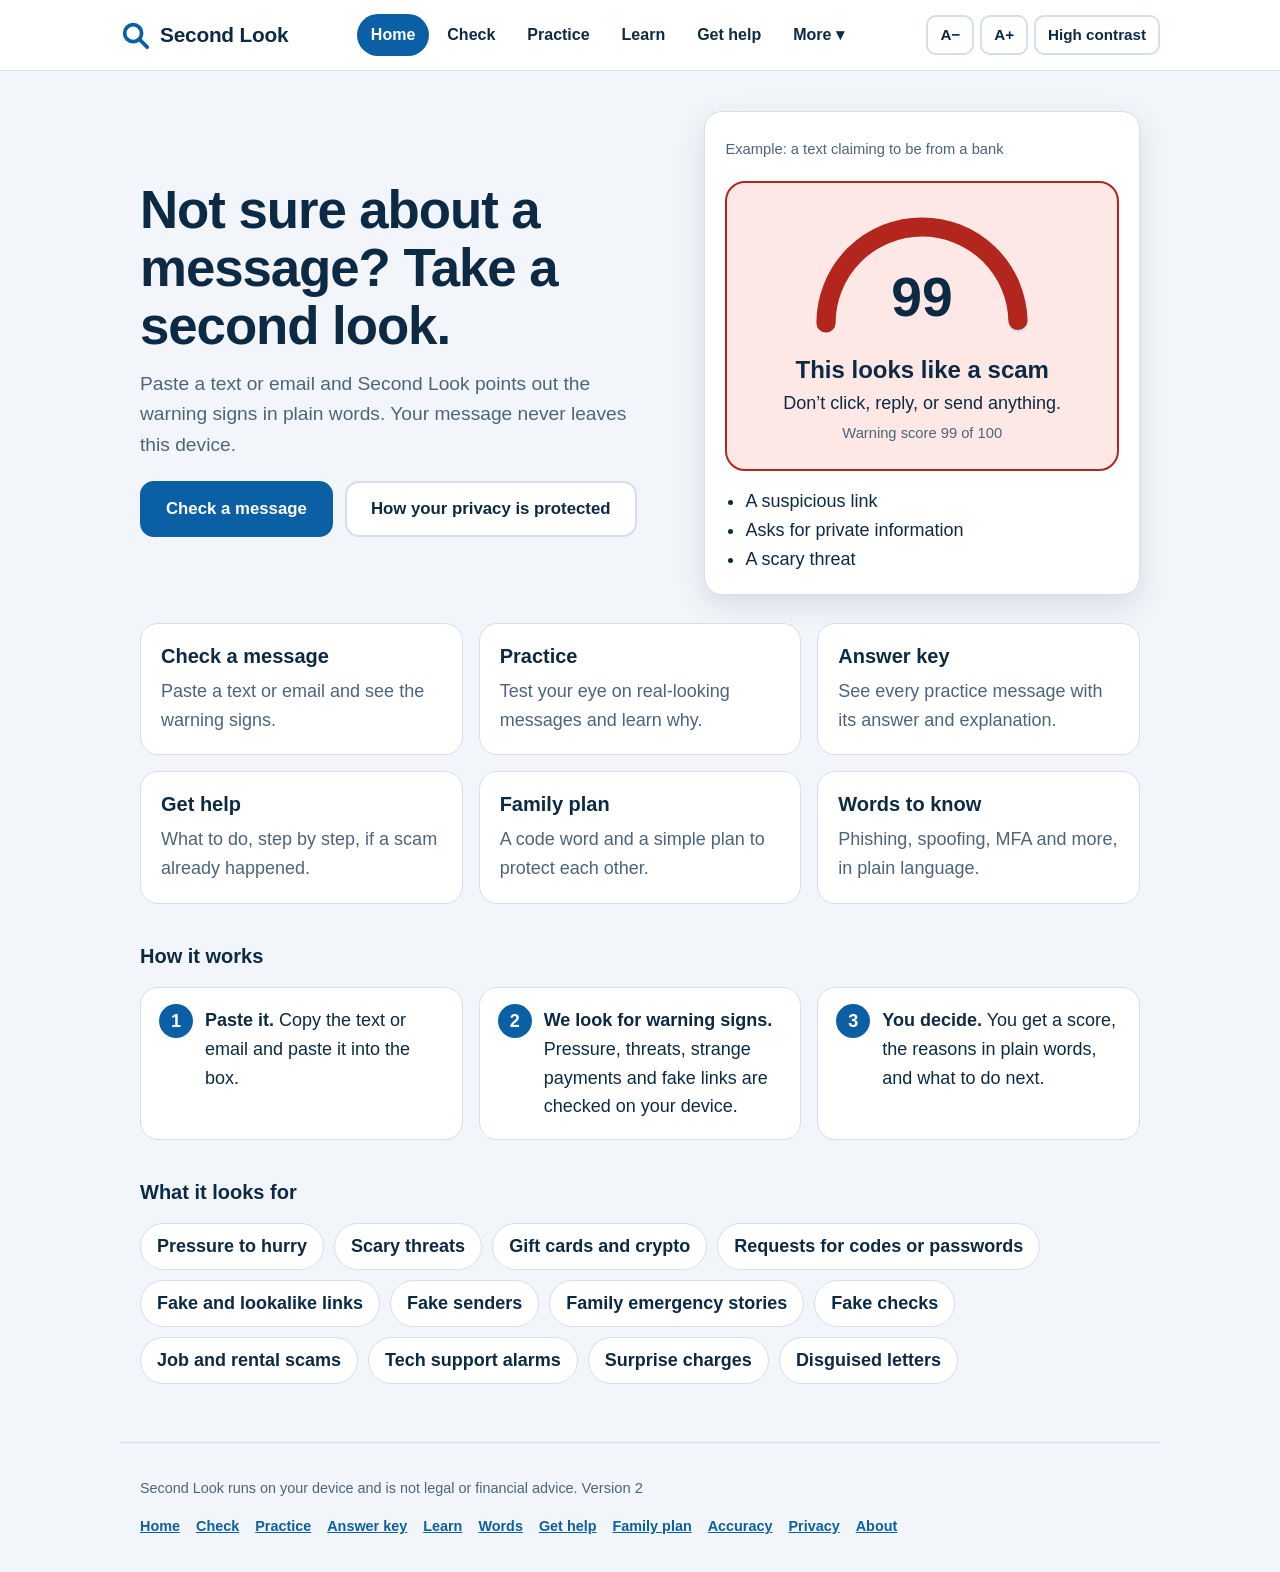
==== commit 1bae5b2d: "Making the New Pages Appear" ====
--- a/src/index.src.html
+++ b/src/index.src.html
@@ -220,7 +220,7 @@
 </main>
 
 <footer class="site">
-  <p>Second Look runs on your device and is not legal or financial advice.</p>
+  <p>Second Look runs on your device and is not legal or financial advice. <span class="meta">Version 2</span></p>
   <p class="sitemap"><a href="#/">Home</a> <a href="#/check">Check</a> <a href="#/practice">Practice</a> <a href="#/answers">Answer key</a> <a href="#/learn">Learn</a> <a href="#/words">Words</a> <a href="#/help">Get help</a> <a href="#/family">Family plan</a> <a href="#/accuracy">Accuracy</a> <a href="#/privacy">Privacy</a> <a href="#/about">About</a></p>
 </footer>
 
--- a/src/css/style.css
+++ b/src/css/style.css
@@ -114,3 +114,4 @@
 @media print{body *{visibility:hidden}.print-target,.print-target *{visibility:visible}.print-target{position:absolute;left:0;top:0;width:100%;border-color:#000}}
 .row3{display:grid;grid-template-columns:repeat(3,1fr);gap:12px;margin-top:12px}
 @media (max-width:640px){.row3{grid-template-columns:1fr}}
+.demo .verdict{grid-template-columns:1fr;text-align:center;gap:8px}.demo .verdict h2{font-size:1.5rem}
